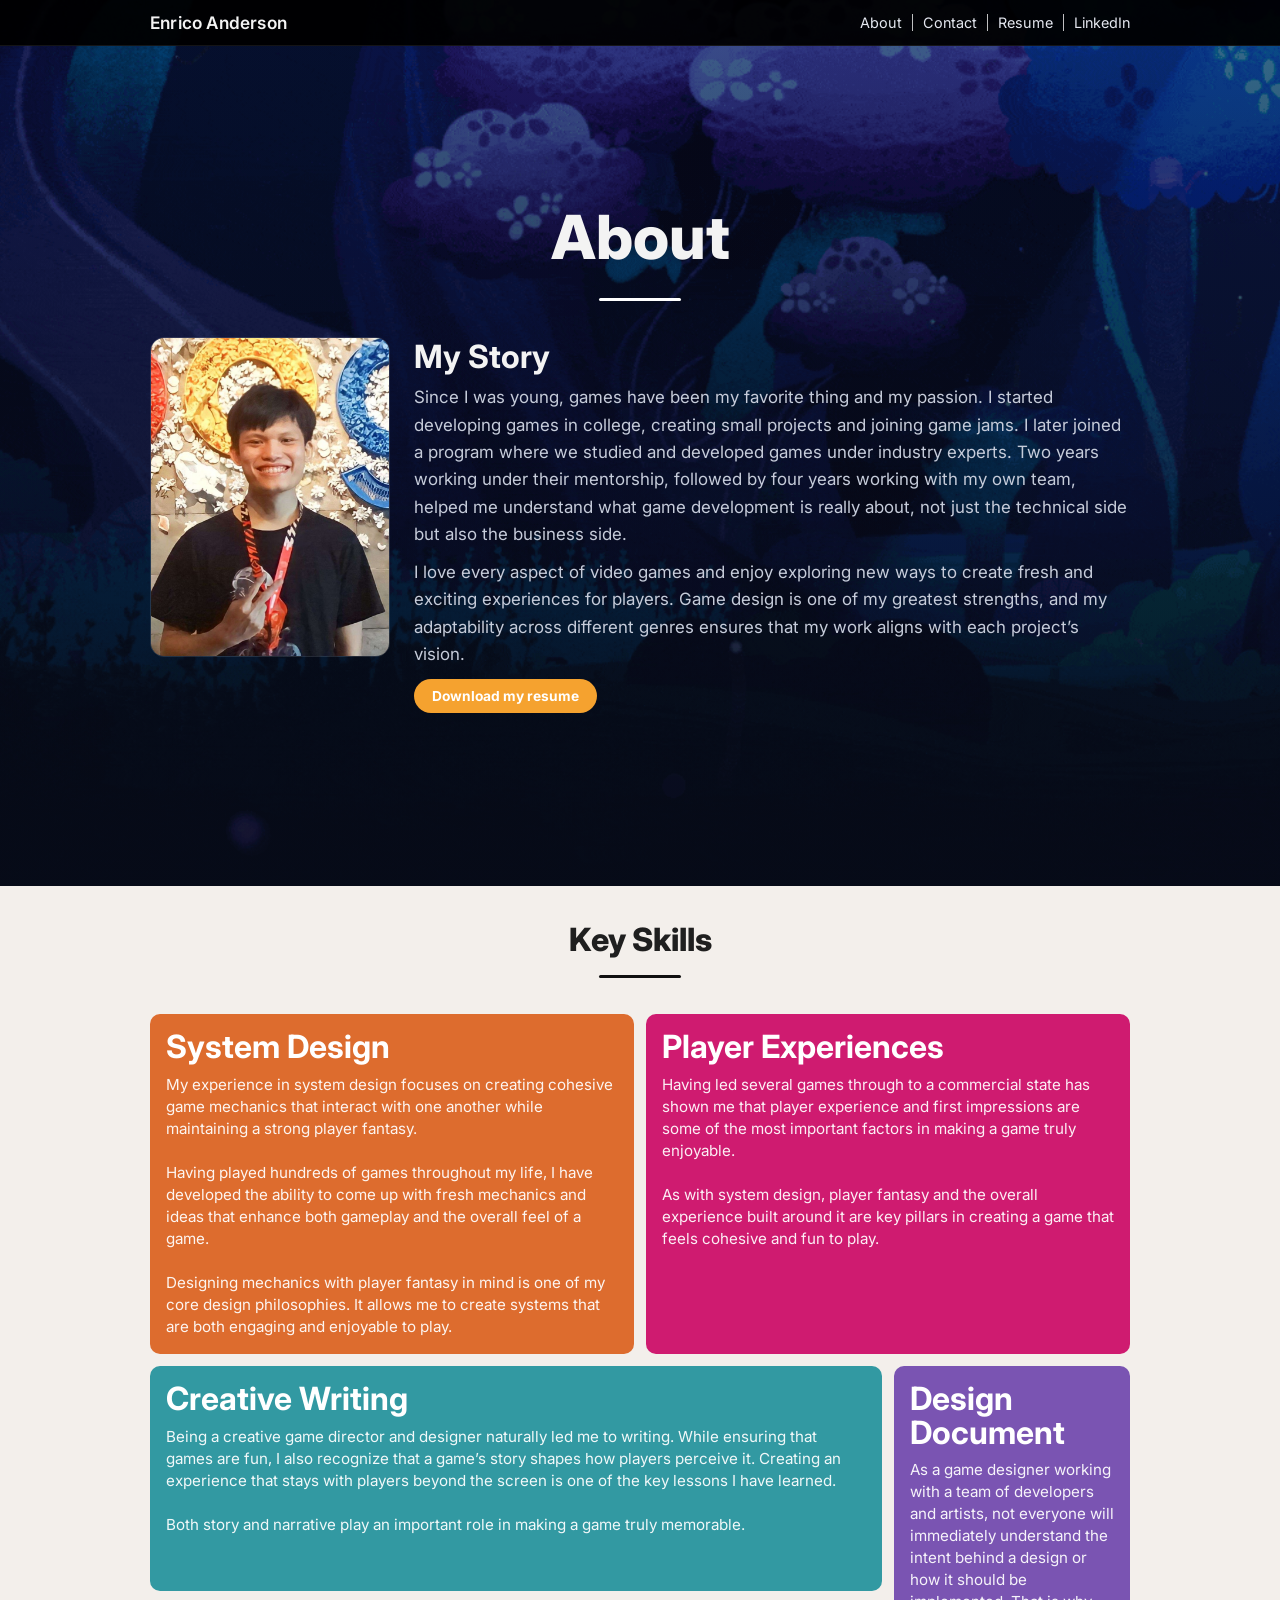
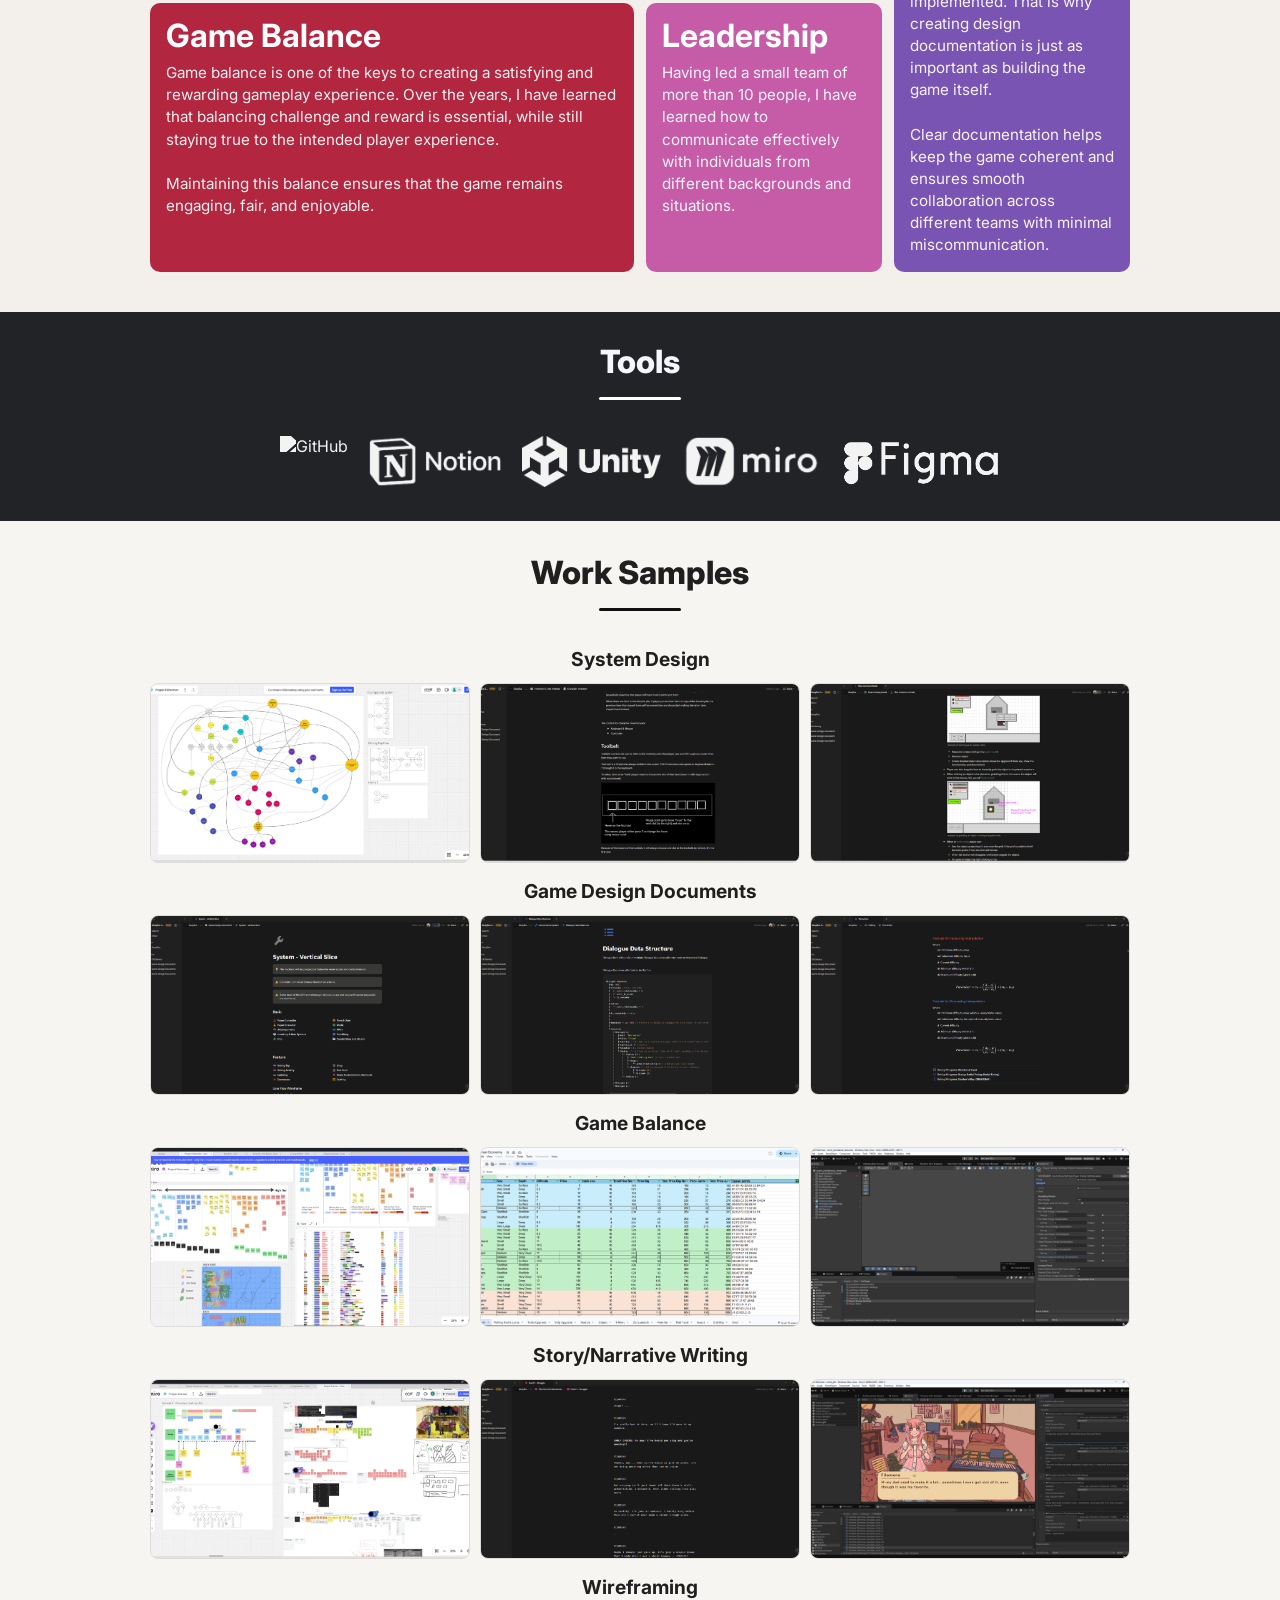
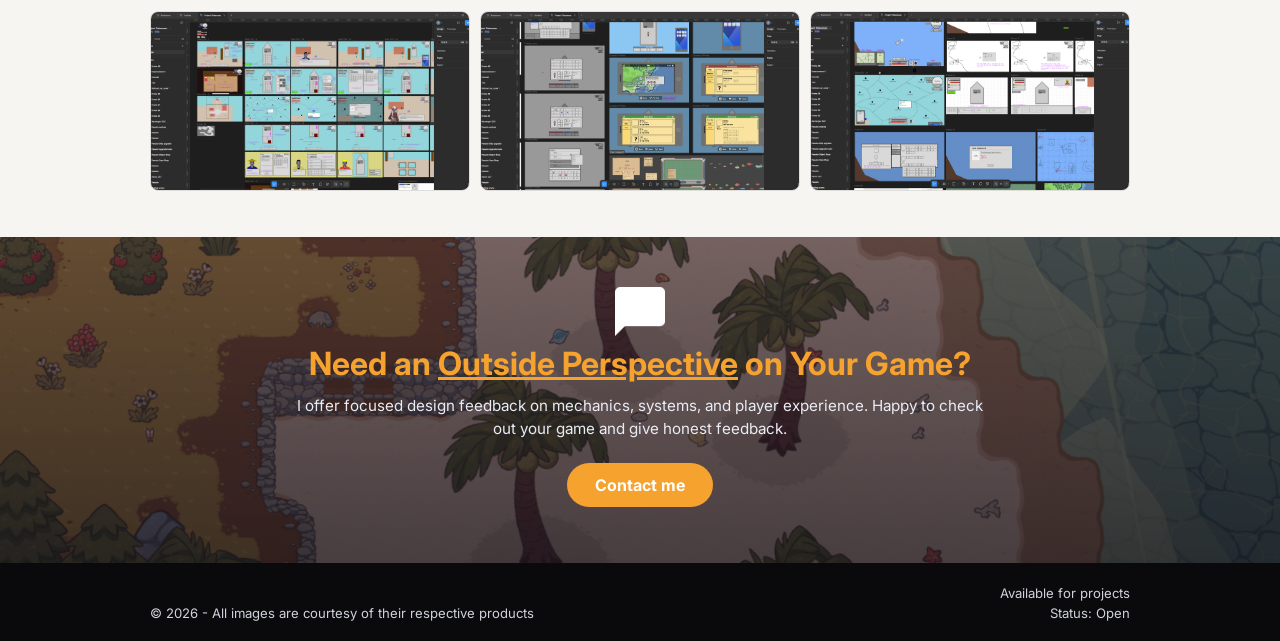
==== about.html @ c15a3f27 "initial commit" ====
<!DOCTYPE html>
<html lang="en">
<head>
  <meta charset="UTF-8">
  <meta name="viewport" content="width=device-width, initial-scale=1.0">
  <title>About - Enrico Anderson</title>
  <link rel="preconnect" href="https://fonts.googleapis.com">
  <link rel="preconnect" href="https://fonts.gstatic.com" crossorigin>
  <link href="https://fonts.googleapis.com/css2?family=Inter:wght@400;500;600;700;800&display=swap" rel="stylesheet">
  <link rel="stylesheet" href="styles.css">
</head>
<body>
  <header class="about-hero">
    <div class="about-bg-shapes" aria-hidden="true">
      <span class="shape shape-one"></span>
      <span class="shape shape-two"></span>
      <span class="shape shape-three"></span>
    </div>
    <div class="hero-overlay"></div>
    <nav class="nav">
      <div class="container nav-inner">
        <a href="index.html" class="brand">Enrico Anderson</a>
        <ul class="nav-links">
          <li><a href="about.html">About</a></li>
          <li><a href="contact.html">Contact</a></li>
          <li><a href="assets/enrico_resume.pdf" download>Resume</a></li>
          <li><a href="https://www.linkedin.com/in/enricoanderson2/">LinkedIn</a></li>
        </ul>
      </div>
    </nav>

    <section class="container about-intro">
      <h1>About</h1>
      <div class="section-divider-white"></div>
      <div class="about-story-card">
        <img src="assets/profile_image.jpg" alt="Enrico portrait">
        <div>
          <h2>My Story</h2>
          <p>
            Since I was young, games have been my favorite thing and my passion. I started developing games in college, creating small projects and joining game jams. I later joined a program where we studied and developed games under industry experts. Two years working under their mentorship, followed by four years working with my own team, helped me understand what game development is really about, not just the technical side but also the business side.
          </p>
          <p>
            I love every aspect of video games and enjoy exploring new ways to create fresh and exciting experiences for players. Game design is one of my greatest strengths, and my adaptability across different genres ensures that my work aligns with each project’s vision.          </p>
          <a class="cta-button about-story-btn" href="assets/enrico_resume.pdf" download>Download my resume</a>
        </div>
      </div>
    </section>
  </header>

  <main>
    <section class="skills-showcase">
      <div class="container">
        <h2>Key Skills</h2>
        <div class="section-divider"></div>
        <div class="skills-grid">
          <article class="skill-card orange skill-system">
            <h3>System Design</h3>
            <p>
              My experience in system design focuses on creating cohesive game mechanics that interact with one another while maintaining a strong player fantasy.
              <br>
              <br>
              Having played hundreds of games throughout my life, I have developed the ability to come up with fresh mechanics and ideas that enhance both gameplay and the overall feel of a game.
              <br>
              <br>
              Designing mechanics with player fantasy in mind is one of my core design philosophies. It allows me to create systems that are both engaging and enjoyable to play.
            </p>
          </article>
          <article class="skill-card magenta skill-player">
            <h3>Player Experiences</h3>
            <p>
              Having led several games through to a commercial state has shown me that player experience and first impressions are some of the most important factors in making a game truly enjoyable.
              <br>
              <br>
              As with system design, player fantasy and the overall experience built around it are key pillars in creating a game that feels cohesive and fun to play.
            </p>
          </article>
          <article class="skill-card teal skill-creative">
            <h3>Creative Writing</h3>
            <p>
              Being a creative game director and designer naturally led me to writing. While ensuring that games are fun, I also recognize that a game’s story shapes how players perceive it. Creating an experience that stays with players beyond the screen is one of the key lessons I have learned.
              <br>
              <br>
              Both story and narrative play an important role in making a game truly memorable.
            </p>
          </article>
          <article class="skill-card purple skill-docs">
            <h3>Design Document</h3>
            <p>
              As a game designer working with a team of developers and artists, not everyone will immediately understand the intent behind a design or how it should be implemented. That is why creating design documentation is just as important as building the game itself.
              <br>
              <br>
              Clear documentation helps keep the game coherent and ensures smooth collaboration across different teams with minimal miscommunication.
            </p>
          </article>
          <article class="skill-card red skill-balance">
            <h3>Game Balance</h3>
            <p>
              Game balance is one of the keys to creating a satisfying and rewarding gameplay experience. Over the years, I have learned that balancing challenge and reward is essential, while still staying true to the intended player experience.
              <br>
              <br>
              Maintaining this balance ensures that the game remains engaging, fair, and enjoyable.
            </p>
          </article>
          <article class="skill-card pink skill-leadership">
            <h3>Leadership</h3>
            <p>
              Having led a small team of more than 10 people, I have learned how to communicate effectively with individuals from different backgrounds and situations.
            </p>
          </article>
        </div>
      </div>
    </section>

    <section class="tools-strip">
      <div class="container">
        <h2>Tools</h2>
        <div class="section-divider-white"></div>
        <div class="tools-icons" aria-label="Tools used">
          <img src="assets/GitHub.png" alt="GitHub">
          <img src="assets/Notion.png" alt="Notion">
          <img src="assets/Unity.png" alt="Unity">
          <img src="assets/Miro.png" alt="Miro">
          <img src="assets/Figma.png" alt="Figma">
        </div>
      </div>
    </section>

    <section class="samples" id="samples">
      <div class="container">
        <h2>Work Samples</h2>
        <div class="section-divider"></div>
        <div class="sample-group">
          <h3>System Design</h3>
          <div class="sample-grid">
            <div class="sample-item">
              <img src="assets/sample-1.png" alt="System design sample 1">
            </div>
            <div class="sample-item">
              <img src="assets/sample-2.png" alt="System design sample 2">
            </div>
            <div class="sample-item">
              <img src="assets/sample-3.png" alt="System design sample 3">
            </div>
          </div>
        </div>
        <div class="sample-group">
          <h3>Game Design Documents</h3>
          <div class="sample-grid">
            <div class="sample-item">
              <img src="assets/sample-4.png" alt="Design document sample 1">
            </div>
            <div class="sample-item">
              <img src="assets/sample-5.png" alt="Design document sample 2">
            </div>
            <div class="sample-item">
              <img src="assets/sample-6.png" alt="Design document sample 3">
            </div>
          </div>
        </div>
        <div class="sample-group">
          <h3>Game Balance</h3>
          <div class="sample-grid">
            <div class="sample-item">
              <img src="assets/sample-7.png" alt="Game balance sample 1">
            </div>
            <div class="sample-item">
              <img src="assets/sample-8.png" alt="Game balance sample 2">
            </div>
            <div class="sample-item">
              <img src="assets/sample-9.png" alt="Game balance sample 3">
            </div>
          </div>
        </div>
        <div class="sample-group">
          <h3>Story/Narrative Writing</h3>
          <div class="sample-grid">
            <div class="sample-item">
              <img src="assets/sample-10.png" alt="Narrative writing sample 1">
            </div>
            <div class="sample-item">
              <img src="assets/sample-11.png" alt="Narrative writing sample 2">
            </div>
            <div class="sample-item">
              <img src="assets/sample-12.png" alt="Narrative writing sample 3">
            </div>
          </div>
        </div>
        <div class="sample-group">
          <h3>Wireframing</h3>
          <div class="sample-grid">
            <div class="sample-item">
              <img src="assets/sample-13.png" alt="Wireframing sample 1">
            </div>
            <div class="sample-item">
              <img src="assets/sample-14.png" alt="Wireframing sample 2">
            </div>
            <div class="sample-item">
              <img src="assets/sample-15.png" alt="Wireframing sample 3">
            </div>
          </div>
        </div>
      </div>
    </section>


    <section class="cta about-cta consultation-bg" id="contact">
      <div class="cta-overlay"></div>
      <div class="container cta-content">
        <img class="cta-icon" src="assets/Chat Icon.png" alt="Design icon">
        <h2>Need an <u>Outside Perspective</u> on Your Game?</h2>
        <p>
          I offer focused design feedback on mechanics, systems, and player experience. Happy to check out your game and give honest feedback.
        </p>
        <a href="contact.html" class="cta-button">Contact me</a>
      </div>
    </section>
    
  </main>

  <footer class="footer">
    <div class="container footer-content">
      <p><br>&copy; 2026 - All images are courtesy of their respective products</p>
      <p align="right">Available for projects<br>Status: Open</p>
    </div>
  </footer>
</body>
</html>
---- styles.css ----
:root {
  --bg-dark: #070b18;
  --bg-mid: #0f1731;
  --bg-light: #f3efeb;
  --accent: #f5a22f;
  --text-light: #f3f3f3;
  --text-muted: #c6ccda;
  --text-dark: #1f1f1f;
  --content-width: 980px;
}

* {
  box-sizing: border-box;
}

html,
body {
  margin: 0;
  padding: 0;
  font-family: "Inter", Arial, sans-serif;
  color: var(--text-dark);
  background: #ffffff;
}

a {
  color: inherit;
  text-decoration: none;
}

.container {
  width: min(var(--content-width), 92vw);
  margin-inline: auto;
}

.hero {
  position: relative;
  background: linear-gradient(180deg, rgba(7, 11, 24, 0.363), rgba(7, 11, 24, 0.637)),
    url("assets/Hero_background_landing.gif") center/cover no-repeat;
  color: var(--text-light);
  min-height: 100vh;
  padding-bottom: 56px;
}

.hero-overlay {
  position: absolute;
  inset: 0;
  background: linear-gradient(180deg, rgba(0, 0, 0, 0.178), rgba(7, 11, 24, 0.7));
}

.nav,
.hero-content {
  position: relative;
  z-index: 1;
}

.nav {
  position: sticky;
  top: 0;
  z-index: 20;
  background: rgba(0, 0, 0, 0.95);
  border-bottom: 1px solid rgba(255, 255, 255, 0.08);
}

.nav-inner {
  display: flex;
  justify-content: space-between;
  align-items: center;
  padding: 12px 0;
  font-size: 14.4px;
}

.brand {
  font-size: 1.2em;
  font-weight: 600;
  letter-spacing: 0.2px;
}

.nav-links {
  list-style: none;
  display: flex;
  gap: 10px;
  margin: 0;
  padding: 0;
  color: #e4e7ef;
}

.nav-links a {
  text-decoration: none;
  border-bottom: 1px solid transparent;
  padding-bottom: 2px;
  transition: border-color 0.2s ease;
}

.nav-links a:hover {
  border-bottom-color: #ffffff;
}

.nav-links li + li {
  border-left: 1px solid rgba(255, 255, 255, 0.75);
  padding-left: 10px;
}

.hero-content {
  display: flex;
  flex-direction: column;
  align-items: center;
  justify-content: center;
  gap: 18px;
  min-height: calc(100vh - 46px);
  padding-top: 8px;
}

.hero-text {
  display: flex;
  flex-direction: column;
  align-items: center;
  text-align: center;
}

.hero-intro {
  font-size: clamp(3rem, 6.8vw, 4.6rem);
  font-weight: 800;
  line-height: 1.05;
  margin: 0 0 10px;
}

.controller {
  display: block;
  width: 74px;
  height: auto;
  margin: 0 0 14px;
}

.hero-text h1 {
  margin: 0;
  font-size: clamp(3.6rem, 8.8vw, 6rem);
  color: var(--accent);
  font-weight: 800;
  line-height: 1;
}

.hero-profile {
  display: grid;
  grid-template-columns: 210px minmax(0, 430px);
  gap: 20px;
  align-items: center;
  justify-content: center;
  max-width: 700px;
  margin-top: 2px;
}

.hero-profile img {
  width: 210px;
  height: 280px;
  aspect-ratio: 1 / 1;
  border-radius: 16px;
  object-fit: cover;
  border: 1px solid rgba(255, 255, 255, 0.15);
}

.hero-profile p {
  margin: 0;
  max-width: 430px;
  font-size: 15.6px;
  line-height: 1.58;
  color: var(--text-muted);
}

.works {
  background: var(--bg-light);
  padding: 46px 0 54px;
}

.works h2 {
  text-align: center;
  margin: 0;
  font-size: 2rem;
  font-weight: 800;
}

.section-divider {
  width: 82px;
  height: 3px;
  border-radius: 999px;
  margin: 12px auto 36px;
  background: #101010;
}

.section-divider-white {
  width: 82px;
  height: 3px;
  border-radius: 999px;
  margin: 12px auto 36px;
  background: #ffffff;
}

.work-card {
  display: grid;
  grid-template-columns: minmax(220px, 480px) 1fr;
  gap: 22px;
  align-items: stretch;
  margin-bottom: 30px;
}

.work-card:last-child {
  margin-bottom: 0;
}

.work-image-link {
  display: block;
  height: 100%;
}

.work-card img {
  width: 100%;
  height: 100%;
  min-height: 280px;
  border-radius: 16px;
  object-fit: cover;
}

.work-content {
  display: flex;
  flex-direction: column;
  justify-content: space-between;
  gap: 8px;
  min-height: 100%;
}

.work-content h3 {
  margin: 0 0 10px;
  font-size: 2rem;
  line-height: 1.1;
}

.work-content p {
  margin: 0 0 10px;
  font-size: 0.95rem;
  line-height: 1.5;
  color: #404040;
}

.badges {
  display: flex;
  flex-wrap: wrap;
  gap: 8px;
  margin-top: 4px;
}

.badge-link {
  display: inline-block;
  border: 1px solid #222;
  border-radius: 999px;
  padding: 4px 10px;
  font-size: 0.78rem;
  font-weight: 600;
  transition: background-color 0.18s ease, color 0.18s ease, border-color 0.18s ease;
}

.badge-link:hover {
  background: #171717;
  color: #ffffff;
  border-color: #171717;
}

.cta {
  position: relative;
  background: linear-gradient(180deg, rgba(0, 0, 0, 0.384), rgba(0, 0, 0, 0.63)),
    url("assets/Need_a_designer_icon.png") center/cover no-repeat;
  color: #fff;
}

.cta-overlay {
  position: absolute;
  inset: 0;
  background: rgba(15, 23, 49, 0.28);
}

.cta-content {
  position: relative;
  z-index: 1;
  text-align: center;
  padding: 54px 0;
}

.cta-icon {
  display: block;
  width: 50px;
  height: auto;
  margin: 0 auto 8px;
}

.cta h2 {
  margin: 0 0 12px;
  font-size: clamp(1.5rem, 4vw, 2.2rem);
  color: var(--accent);
}

.cta p {
  max-width: 640px;
  margin: 0 auto 20px;
  line-height: 1.5;
  font-size: 0.95rem;
  color: #e9ecf5;
}

.cta-button {
  display: inline-block;
  background: var(--accent);
  color: #ffffff;
  font-weight: 700;
  border-radius: 999px;
  padding: 12px 28px;
}

.footer {
  background: #0a0a0c;
  color: #d0d3db;
  padding: 20px 0 18px;
  font-size: 0.82rem;
}

.footer-content {
  display: flex;
  justify-content: space-between;
  gap: 20px;
}

.footer p {
  margin: 0;
  line-height: 1.55;
}

/* About page */
.about-hero {
  position: relative;
  overflow: visible;
  background: linear-gradient(180deg, rgba(7, 11, 24, 0.35), rgba(7, 11, 24, 0.7)),
    url("assets/Hero_background_about.gif") center/cover no-repeat;
  color: var(--text-light);
  min-height: 92vh;
  padding-bottom: 58px;
}

.about-bg-shapes {
  display: none;
}

.about-intro {
  position: relative;
  z-index: 1;
  min-height: calc(92vh - 46px);
  display: flex;
  flex-direction: column;
  justify-content: center;
  padding: 80px 0 34px;
}

.about-intro h1 {
  margin: 0 0 18px;
  text-align: center;
  font-size: clamp(2.4rem, 5.5vw, 3.8rem);
  line-height: 1;
  font-weight: 800;
  color: var(--text-light);
}

.about-story-card {
  background: transparent;
  border: 0;
  border-radius: 0;
  padding: 0;
  display: grid;
  grid-template-columns: 240px minmax(0, 1fr);
  gap: 24px;
  align-items: start;
  justify-content: start;
  width: 100%;
  margin: 0 auto;
}

.about-story-card img {
  width: 240px;
  height: 320px;
  border-radius: 14px;
  border: 1px solid rgba(255, 255, 255, 0.12);
  object-fit: cover;
  justify-self: center;
}

.about-story-card h2 {
  margin: 0 0 8px;
  font-size: 2rem;
}

.about-story-card p {
  margin: 0 0 10px;
  color: var(--text-muted);
  line-height: 1.62;
  font-size: 1.06rem;
  max-width: 100%;
}

.about-story-btn {
  padding: 9px 18px;
  font-size: 0.86rem;
}

.skills-showcase {
  background: var(--bg-light);
  padding: 34px 0 40px;
}

.skills-showcase h2,
.samples h2,
.tools-strip h2 {
  text-align: center;
  margin: 0 0 16px;
  font-size: 2rem;
  font-weight: 800;
}

.skills-grid {
  display: grid;
  grid-template-columns: repeat(4, minmax(0, 1fr));
  grid-template-areas:
    "system system player player"
    "creative creative creative docs"
    "balance balance leadership docs";
  grid-auto-rows: minmax(120px, auto);
  gap: 12px;
}

.skill-card {
  color: #fff;
  border-radius: 10px;
  padding: 16px 16px;
  min-height: 120px;
}

.skill-card h3 {
  margin: 0 0 10px;
  font-size: 2rem;
  line-height: 1.05;
}

.skill-card p {
  margin: 0 0 8px;
  font-size: 0.95rem;
  line-height: 1.45;
  color: rgba(255, 255, 255, 0.93);
}

.skill-card p:last-child {
  margin-bottom: 0;
}

.skill-system { grid-area: system; min-height: 230px; }
.skill-player { grid-area: player; min-height: 230px; }
.skill-creative { grid-area: creative; min-height: 150px; }
.skill-docs { grid-area: docs; min-height: 310px; }
.skill-balance { grid-area: balance; min-height: 150px; }
.skill-leadership { grid-area: leadership; min-height: 150px; }

.skill-card.orange { background: #dd6c2e; }
.skill-card.magenta { background: #cf1b70; }
.skill-card.teal { background: #3299a2; }
.skill-card.purple { background: #7a54b2; }
.skill-card.red { background: #b2263f; }
.skill-card.pink { background: #c65ca7; }

.tools-strip {
  background: #222327;
  color: #f4f6fb;
  padding: 30px 0 34px;
  text-align: center;
}

.tools-strip p {
  margin: 0;
  letter-spacing: 0.5px;
  color: #d7dce8;
}

.tools-icons {
  display: flex;
  justify-content: center;
  align-items: center;
  width: 100%;
  gap: 20px;
  flex-wrap: wrap;
}

.tools-icons img {
  height: clamp(34px, 4vw, 54px);
  max-width: 18vw;
  width: auto;
  object-fit: contain;
  filter: brightness(0) invert(1);
  opacity: 0.95;
}

.sample-item {
  position: relative;
}

.sample-item img {
  transition: transform 0.25s ease, box-shadow 0.25s ease;
}

.sample-item:hover {
  z-index: 10;
}

.sample-item:hover img {
  transform: scale(2.5);
  box-shadow: 0 20px 40px rgba(0,0,0,0.4);
}

.about-cta .cta-content {
  max-width: 900px;
  padding: 50px 0 56px;
}

.about-cta h2 {
  font-size: clamp(1.4rem, 3.4vw, 2rem);
  margin-bottom: 12px;
}

.about-cta p {
  max-width: 700px;
  margin-bottom: 22px;
}

.consultation-bg {
  background: linear-gradient(180deg, rgba(0, 0, 0, 0.384), rgba(0, 0, 0, 0.63)),
    url("assets/consultation.png") center/cover no-repeat;
}

.samples {
  background: #f7f5f2;
  padding: 32px 0 42px;
}

.sample-group {
  margin-top: 12px;
}

.sample-group h3 {
  text-align: center;
  margin: 0 0 12px;
  font-size: 1.2rem;
}

.sample-grid {
  display: grid;
  grid-template-columns: repeat(3, minmax(0, 1fr));
  gap: 10px;
}

.sample-grid img {
  width: 100%;
  aspect-ratio: 16 / 9;
  object-fit: cover;
  border-radius: 8px;
  border: 1px solid rgba(16, 16, 16, 0.1);
}

/* Contact page */
.contact-hero {
  position: relative;
  background: linear-gradient(180deg, rgba(7, 11, 24, 0.35), rgba(7, 11, 24, 0.7)),
    url("assets/Hero_background_contact.gif") center/cover no-repeat;
  color: var(--text-light);
  height: 100vh;
  padding-bottom: 0;
  display: flex;
  flex-direction: column;
}

.contact-hero .nav {
  position: relative;
  z-index: 20;
}

.contact-content {
  position: relative;
  z-index: 1;
  flex: 1;
  display: flex;
  flex-direction: column;
  justify-content: center;
  align-items: center;
  padding: 40px 0 20px;
  text-align: center;
}

.contact-content h1 {
  margin: 0 0 12px;
  font-size: clamp(2.8rem, 6vw, 4rem);
  line-height: 1;
  font-weight: 800;
  color: var(--text-light);
}

.contact-tagline {
  margin: 0 0 32px;
  font-size: clamp(1.1rem, 2.5vw, 1.6rem);
  color: var(--text-light);
  font-weight: 400;
}

.contact-tagline .highlight {
  color: var(--accent);
  font-weight: 600;
}

.contact-info {
  display: flex;
  flex-direction: column;
  gap: 22px;
  align-items: flex-start;
  max-width: 520px;
  width: 100%;
  padding-left: 0;
}

.contact-item {
  display: flex;
  align-items: center;
  gap: 20px;
  font-size: clamp(0.95rem, 2vw, 1.25rem);
  color: var(--text-light);
  width: 100%;
}

.contact-icon {
  width: 40px;
  height: 40px;
  object-fit: contain;
  filter: brightness(0) invert(1);
  flex-shrink: 0;
}

.contact-footer {
  position: relative;
  z-index: 1;
  margin-top: auto;
}

@media (max-width: 960px) {
  .hero-content {
    min-height: calc(100vh - 58px);
    gap: 18px;
  }

  .work-content h3 {
    font-size: 1.7rem;
  }

  .skills-grid {
    grid-template-columns: repeat(2, minmax(0, 1fr));
    grid-template-areas:
      "system player"
      "creative creative"
      "balance docs"
      "leadership docs";
  }

  .skill-card h3 {
    font-size: 1.7rem;
  }
}

@media (max-width: 720px) {
  .nav-inner {
    flex-direction: column;
    gap: 12px;
    align-items: flex-start;
    padding: 10px 0;
  }

  .nav-links li + li {
    border-left: 0;
    padding-left: 0;
  }

  .nav-links {
    flex-wrap: wrap;
    gap: 12px;
  }

  .hero {
    padding-bottom: 40px;
  }

  .hero-content {
    min-height: calc(100vh - 94px);
  }

  .hero-profile {
    grid-template-columns: 1fr;
  }

  .about-story-card {
    grid-template-columns: 1fr;
    justify-items: center;
    gap: 14px;
  }

  .about-story-card img {
    width: 170px;
    height: 230px;
  }

  .work-card {
    grid-template-columns: 1fr;
    gap: 14px;
  }

  .work-card img {
    height: auto;
    min-height: 0;
    aspect-ratio: 16 / 9;
  }

  .works {
    padding: 36px 0 44px;
  }

  .works h2 {
    font-size: 1.7rem;
  }

  .work-content h3 {
    font-size: 1.4rem;
  }

  .skills-grid,
  .sample-grid {
    grid-template-columns: 1fr;
  }

  .skills-grid {
    grid-template-areas:
      "system"
      "player"
      "creative"
      "docs"
      "balance"
      "leadership";
    gap: 10px;
  }

  .skill-card {
    min-height: 0;
  }

  .skill-card h3 {
    font-size: 1.45rem;
  }

  .tools-icons {
    gap: 12px;
  }

  .tools-icons img {
    height: clamp(28px, 7vw, 36px);
    max-width: 28vw;
  }

  .footer-content {
    flex-direction: column;
  }

  .contact-hero {
    height: 100vh;
  }

  .contact-content {
    padding: 30px 0 15px;
  }

  .contact-info {
    gap: 18px;
    padding-left: 0;
  }

  .contact-item {
    gap: 15px;
    font-size: 0.9rem;
  }

  .contact-icon {
    width: 34px;
    height: 34px;
  }
}
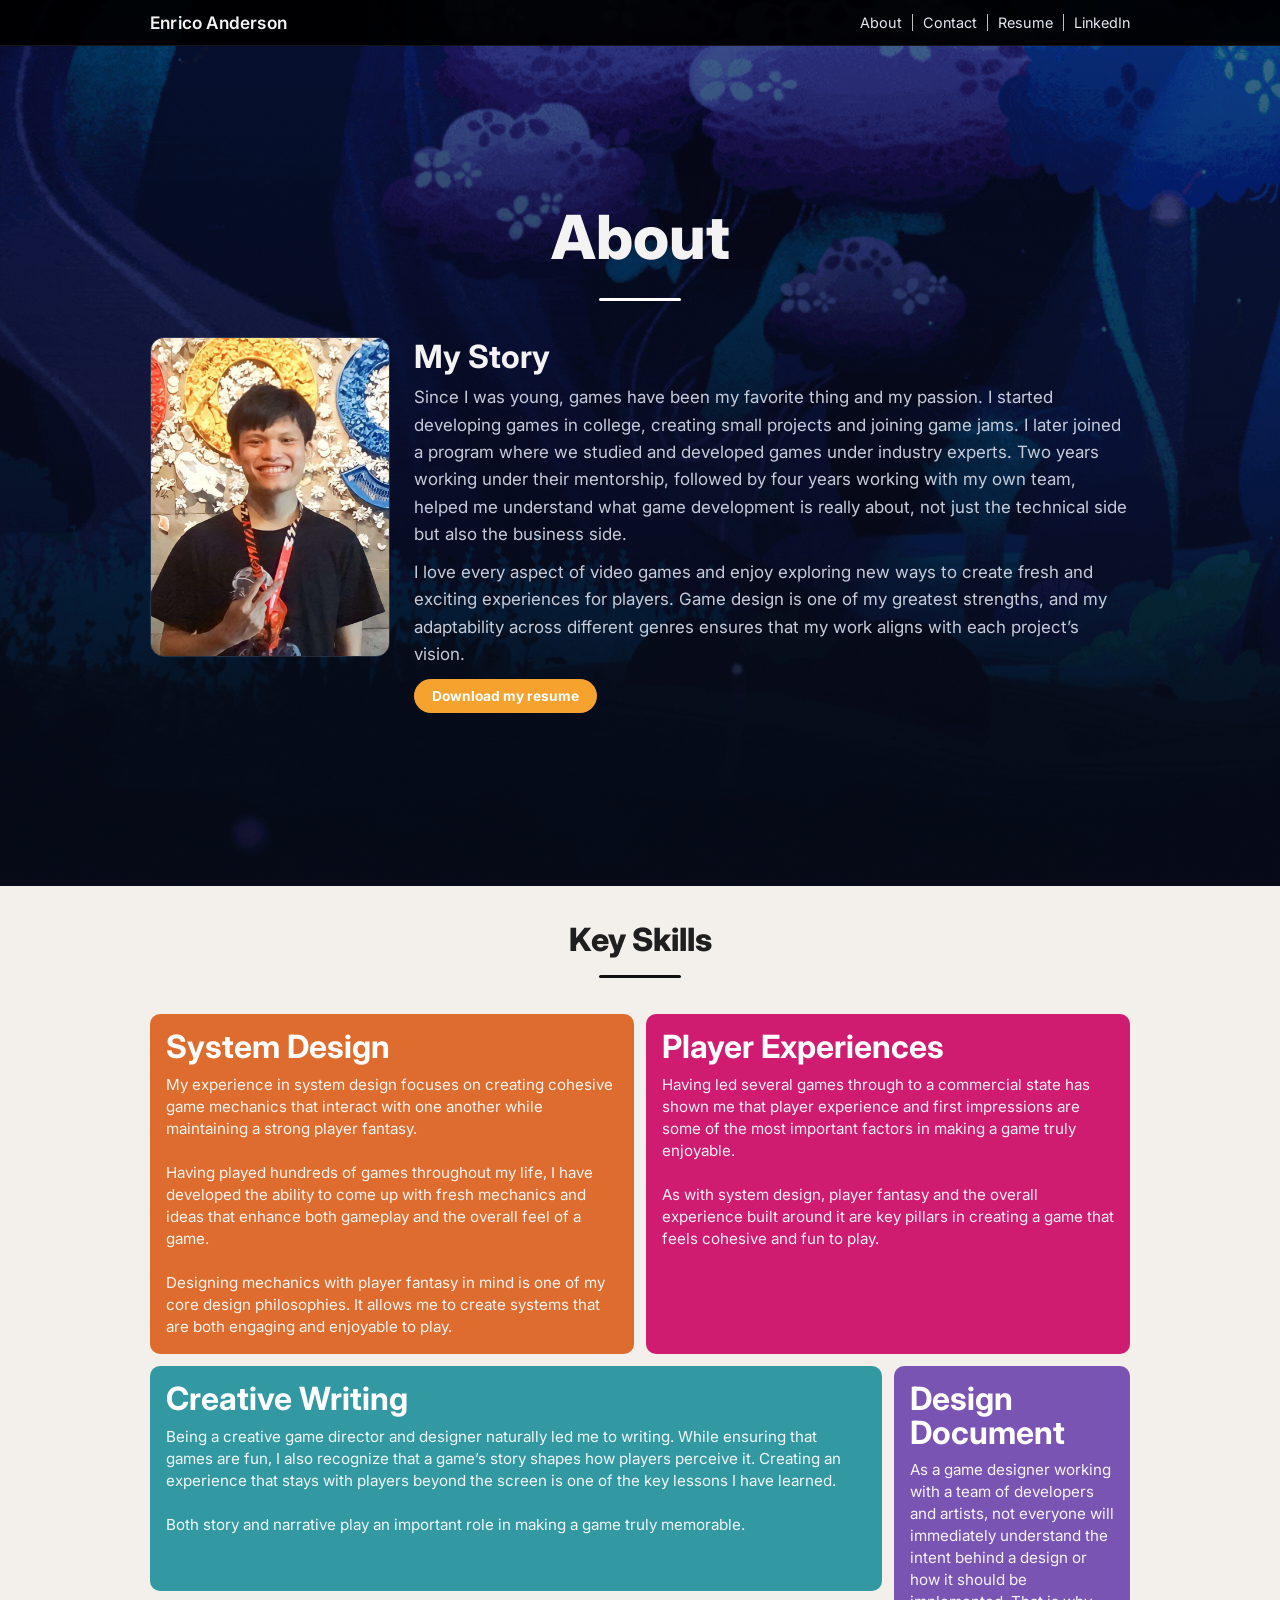
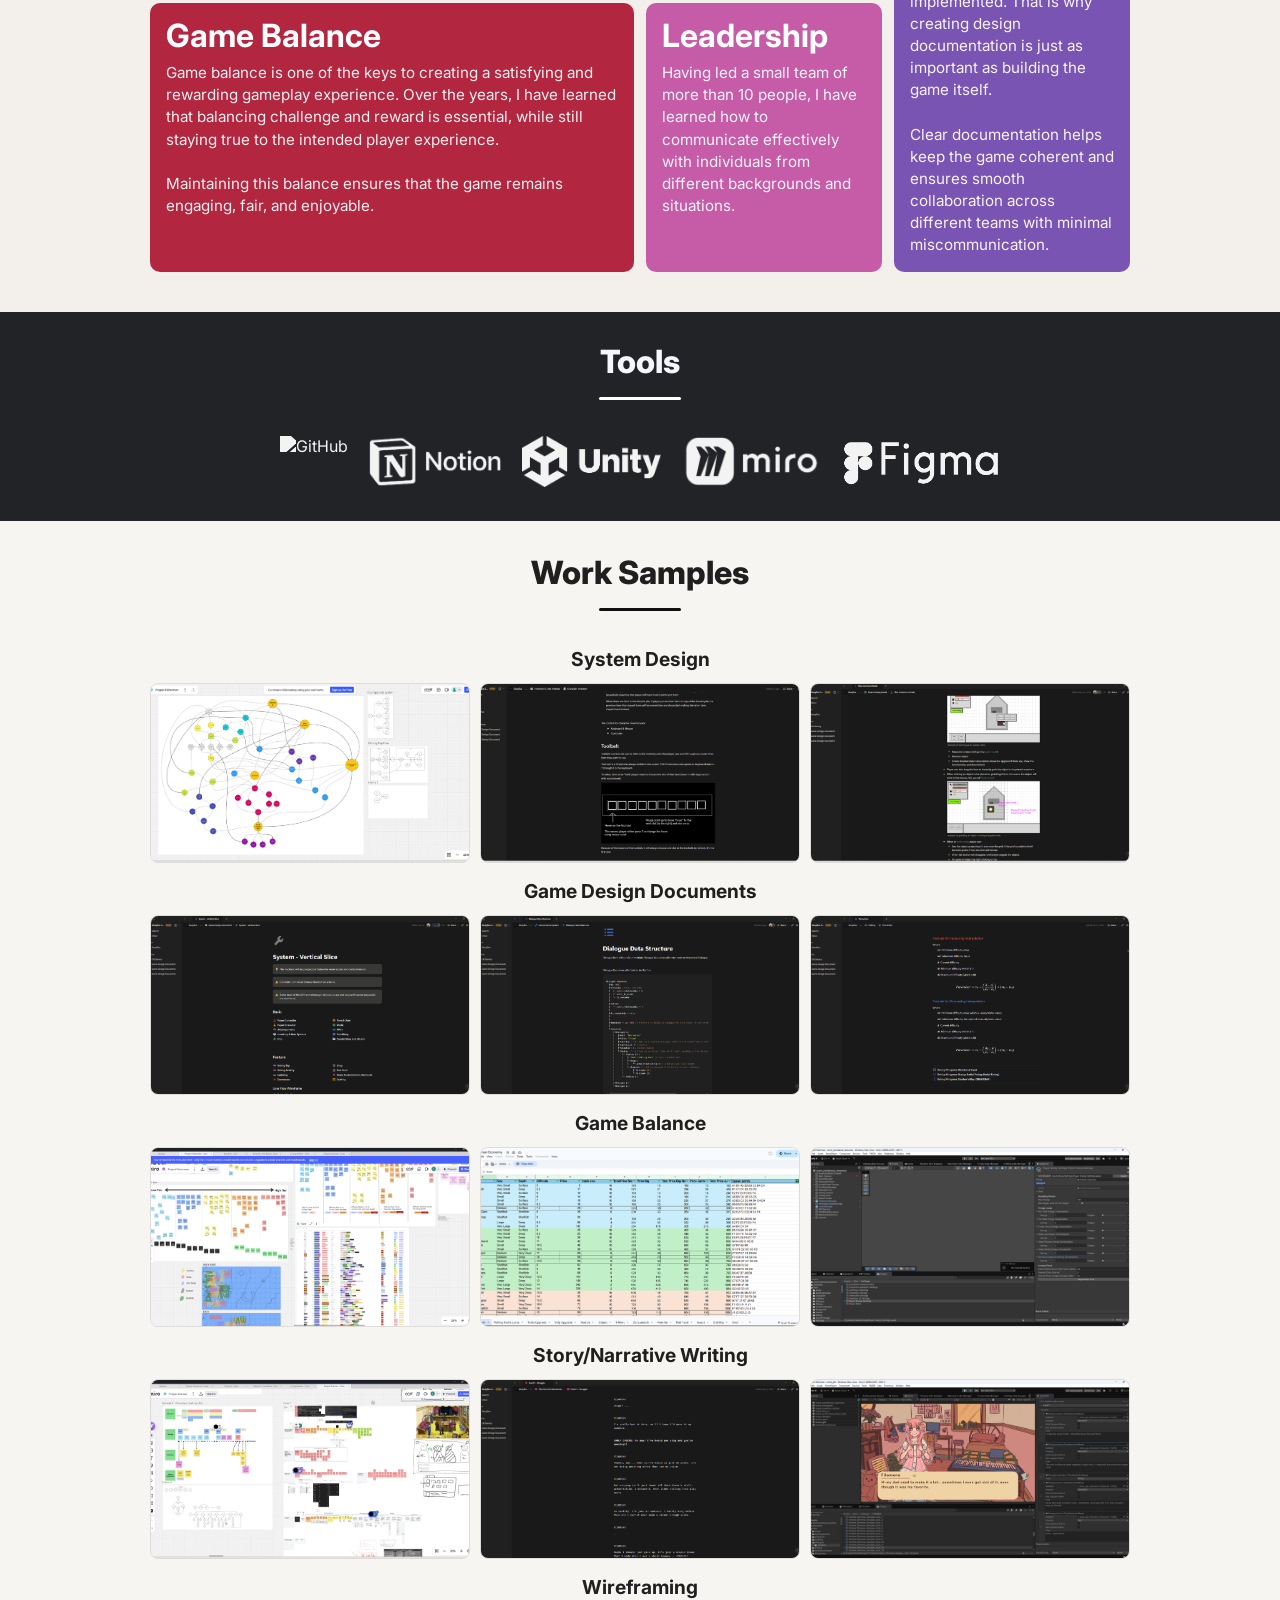
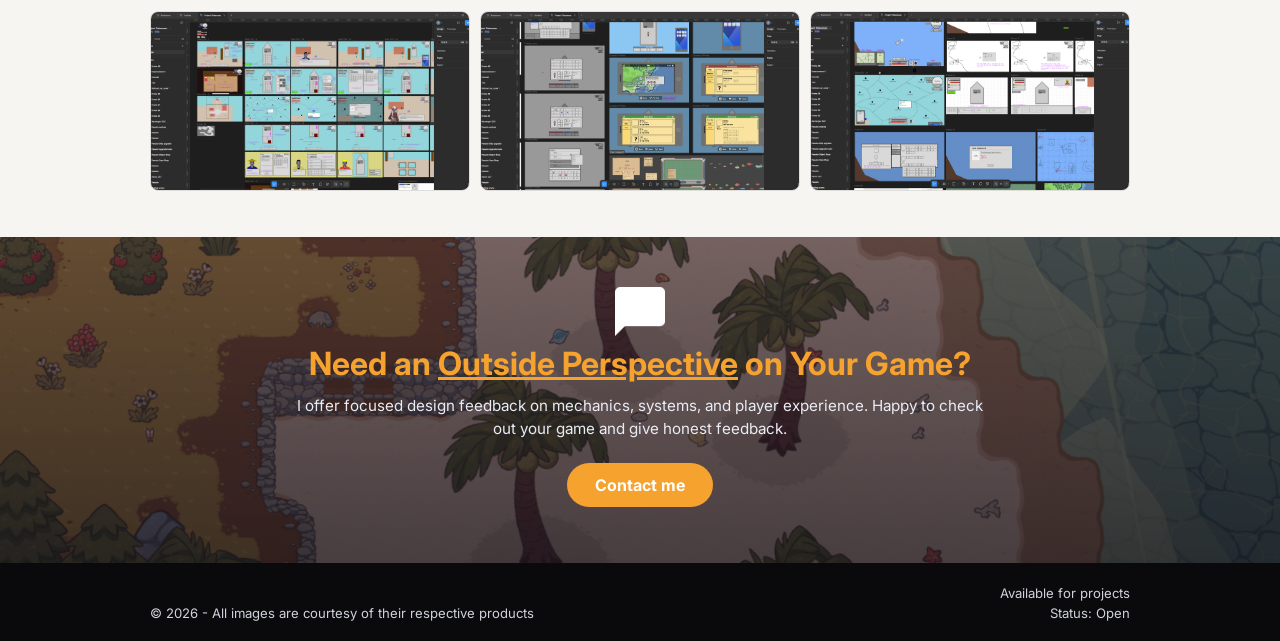
==== commit a6e04ce3: "shorten all url" ====
--- a/about.html
+++ b/about.html
@@ -19,10 +19,10 @@
     <div class="hero-overlay"></div>
     <nav class="nav">
       <div class="container nav-inner">
-        <a href="index.html" class="brand">Enrico Anderson</a>
+        <a href="./" class="brand">Enrico Anderson</a>
         <ul class="nav-links">
-          <li><a href="about.html">About</a></li>
-          <li><a href="contact.html">Contact</a></li>
+          <li><a href="./about">About</a></li>
+          <li><a href="./contact">Contact</a></li>
           <li><a href="assets/enrico_resume.pdf" download>Resume</a></li>
           <li><a href="https://www.linkedin.com/in/enricoanderson2/">LinkedIn</a></li>
         </ul>
@@ -211,7 +211,7 @@
         <p>
           I offer focused design feedback on mechanics, systems, and player experience. Happy to check out your game and give honest feedback.
         </p>
-        <a href="contact.html" class="cta-button">Contact me</a>
+        <a href="./contact" class="cta-button">Contact me</a>
       </div>
     </section>
     
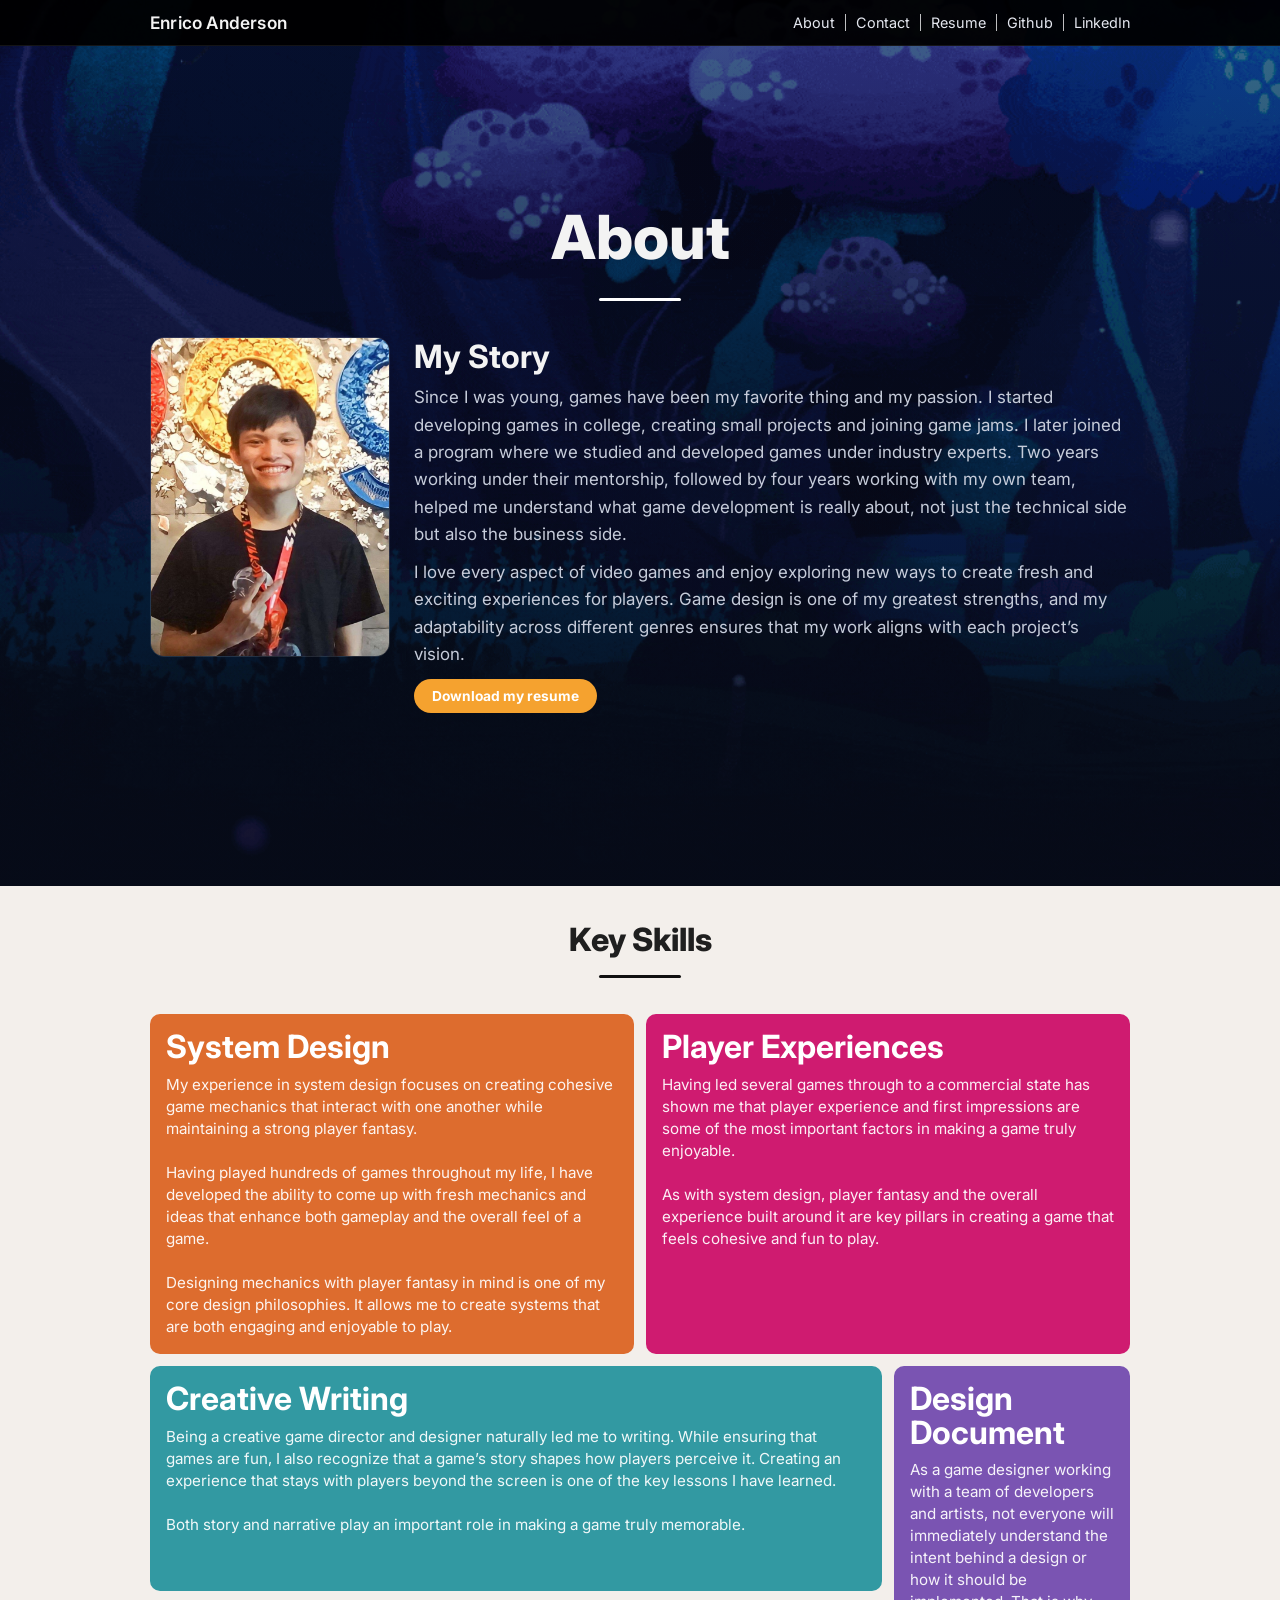
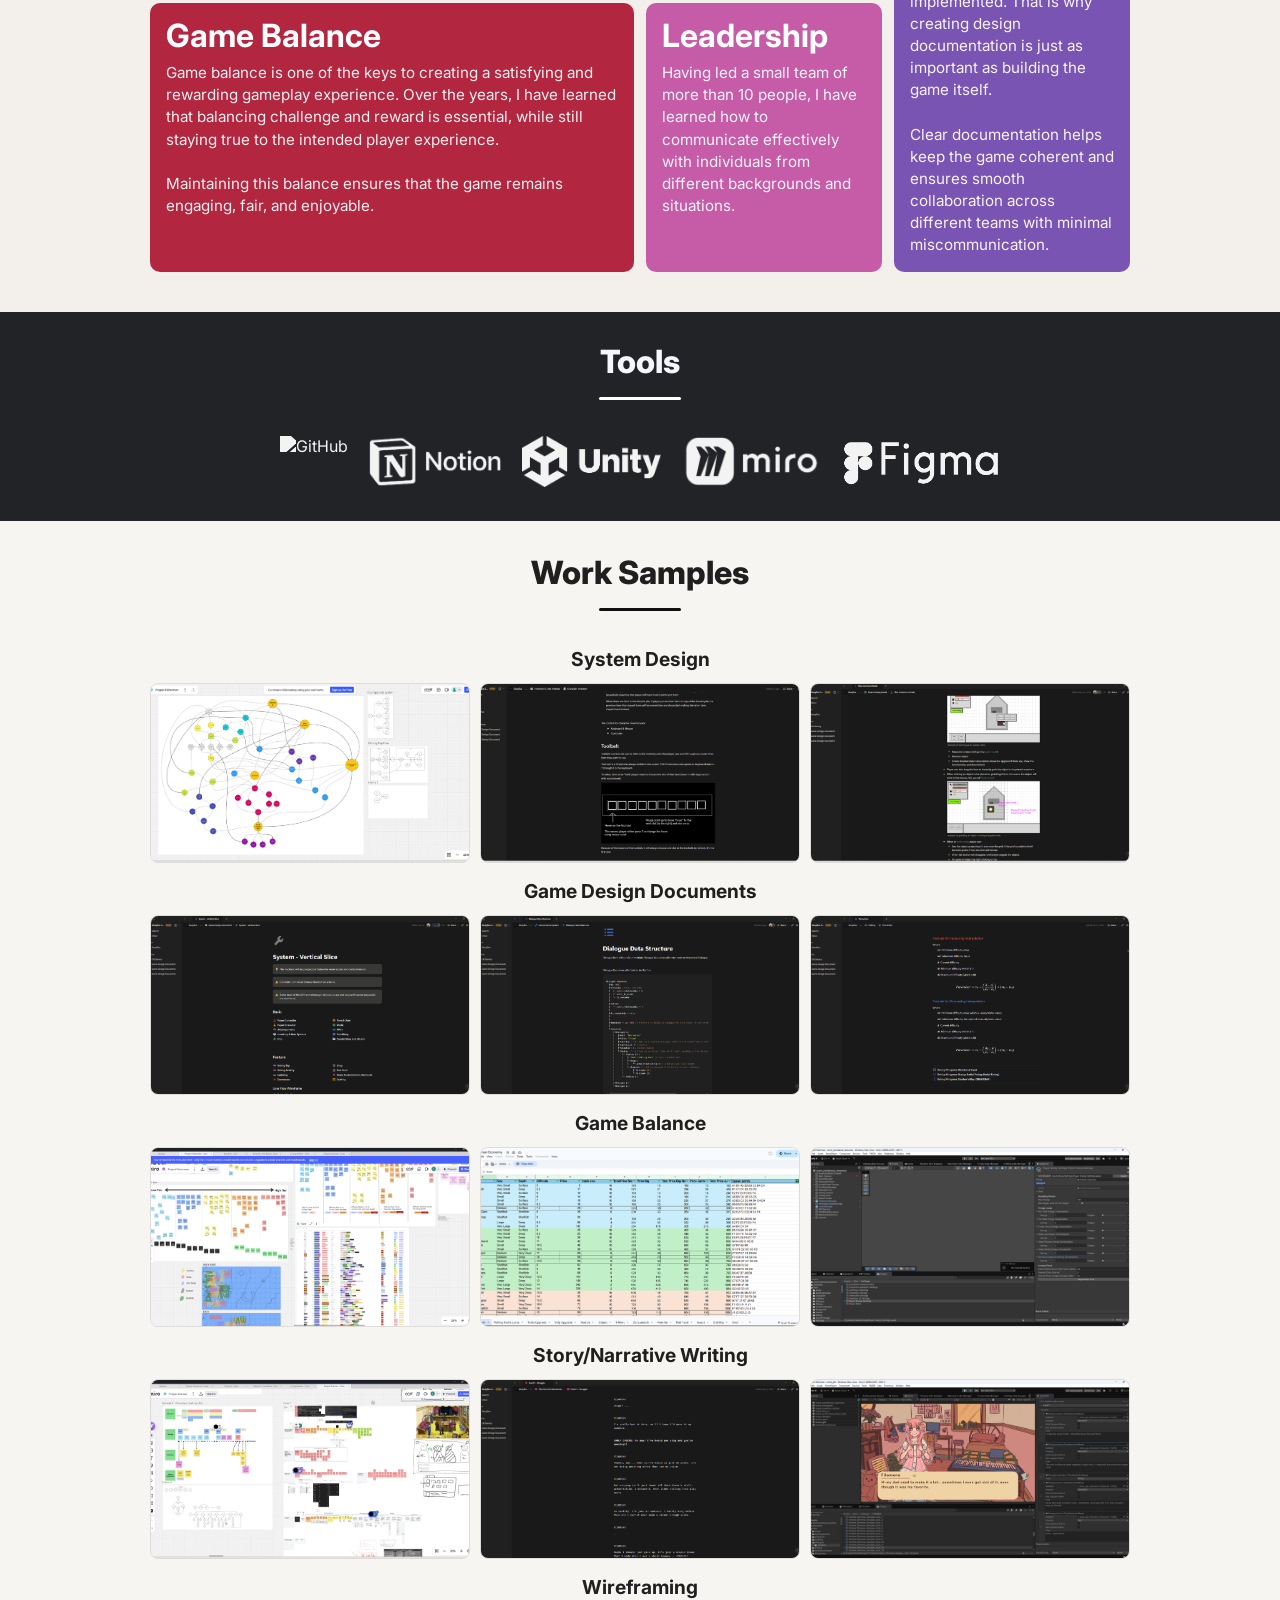
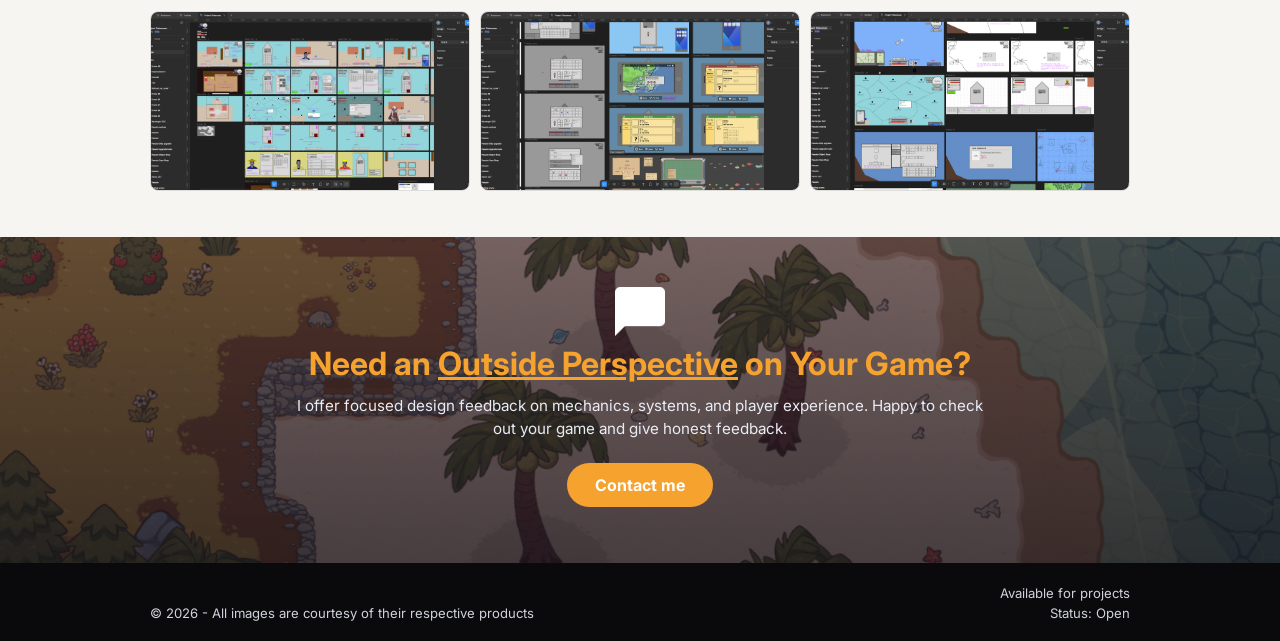
==== commit da88fba0: "add github link" ====
--- a/about.html
+++ b/about.html
@@ -24,6 +24,7 @@
           <li><a href="./about">About</a></li>
           <li><a href="./contact">Contact</a></li>
           <li><a href="assets/enrico_resume.pdf" download>Resume</a></li>
+          <li><a href="https://github.com/EnricoAnderson">Github</a></li>
           <li><a href="https://www.linkedin.com/in/enricoanderson2/">LinkedIn</a></li>
         </ul>
       </div>
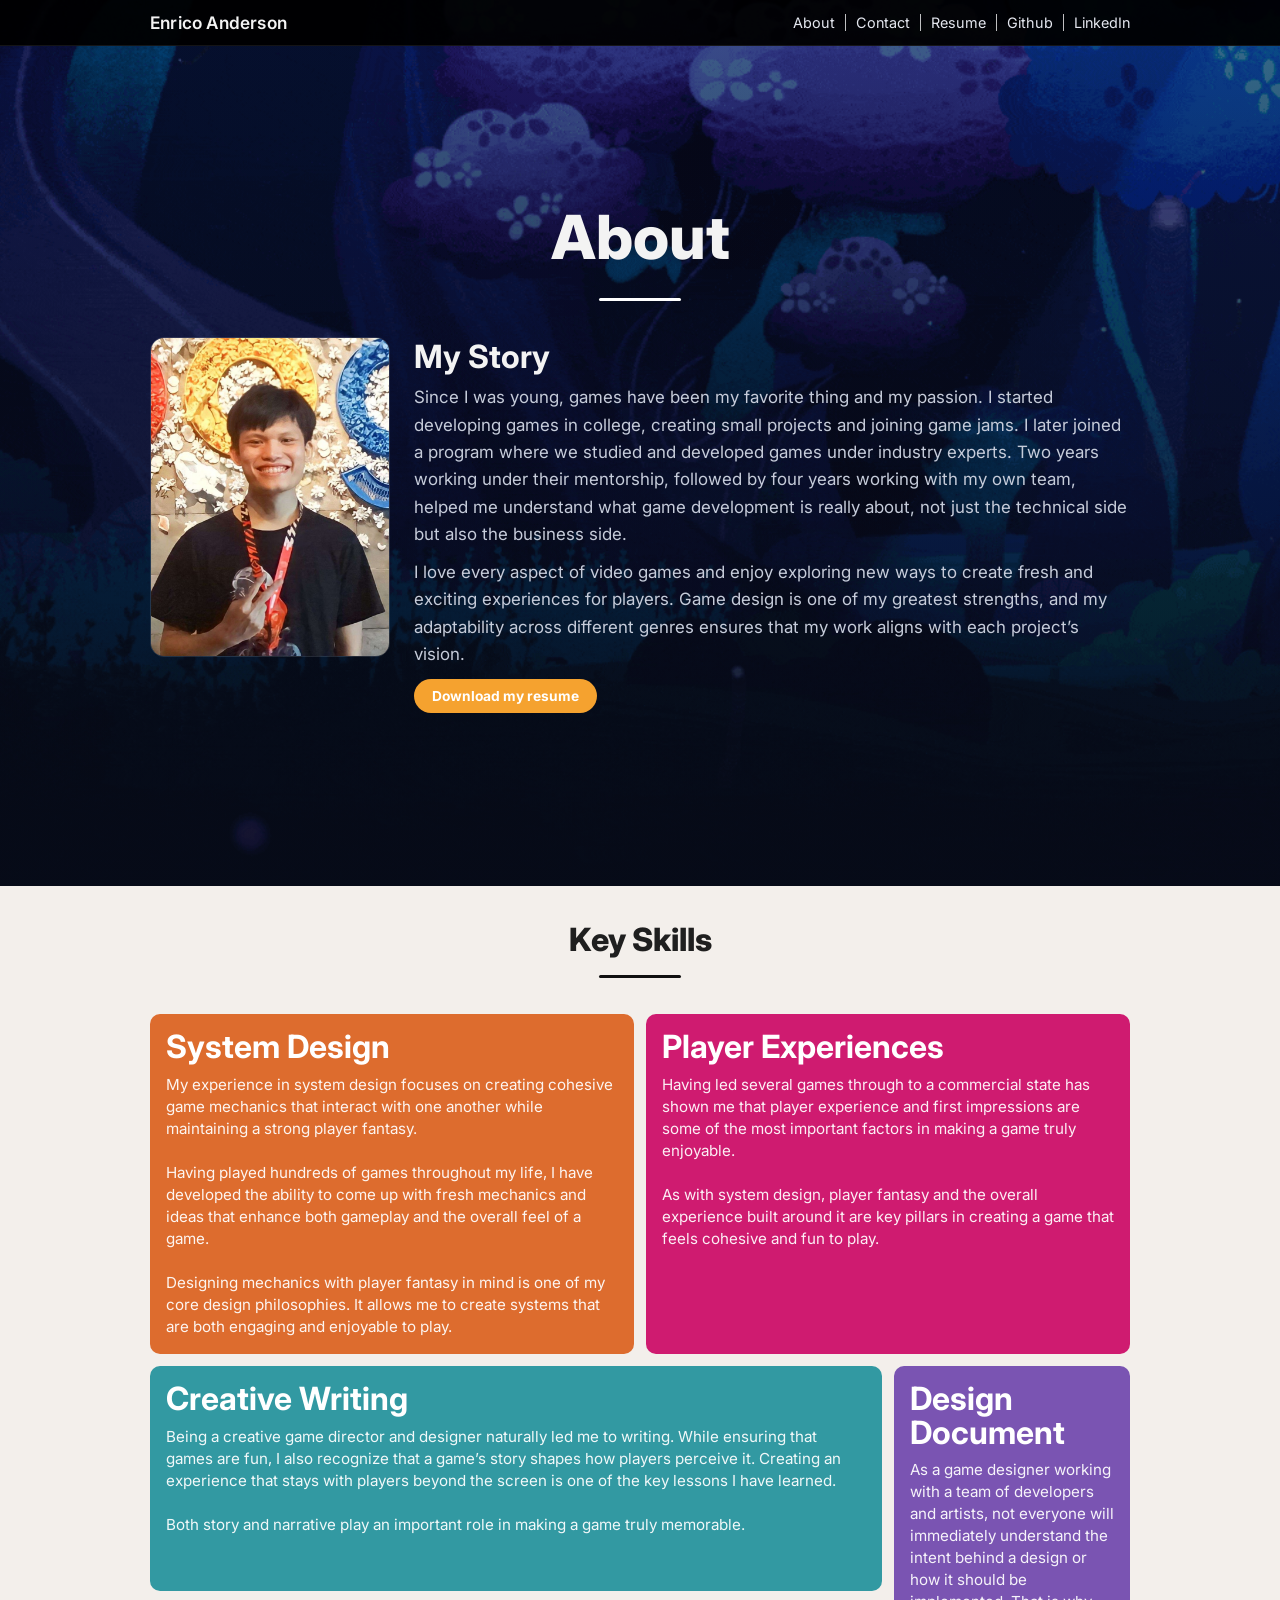
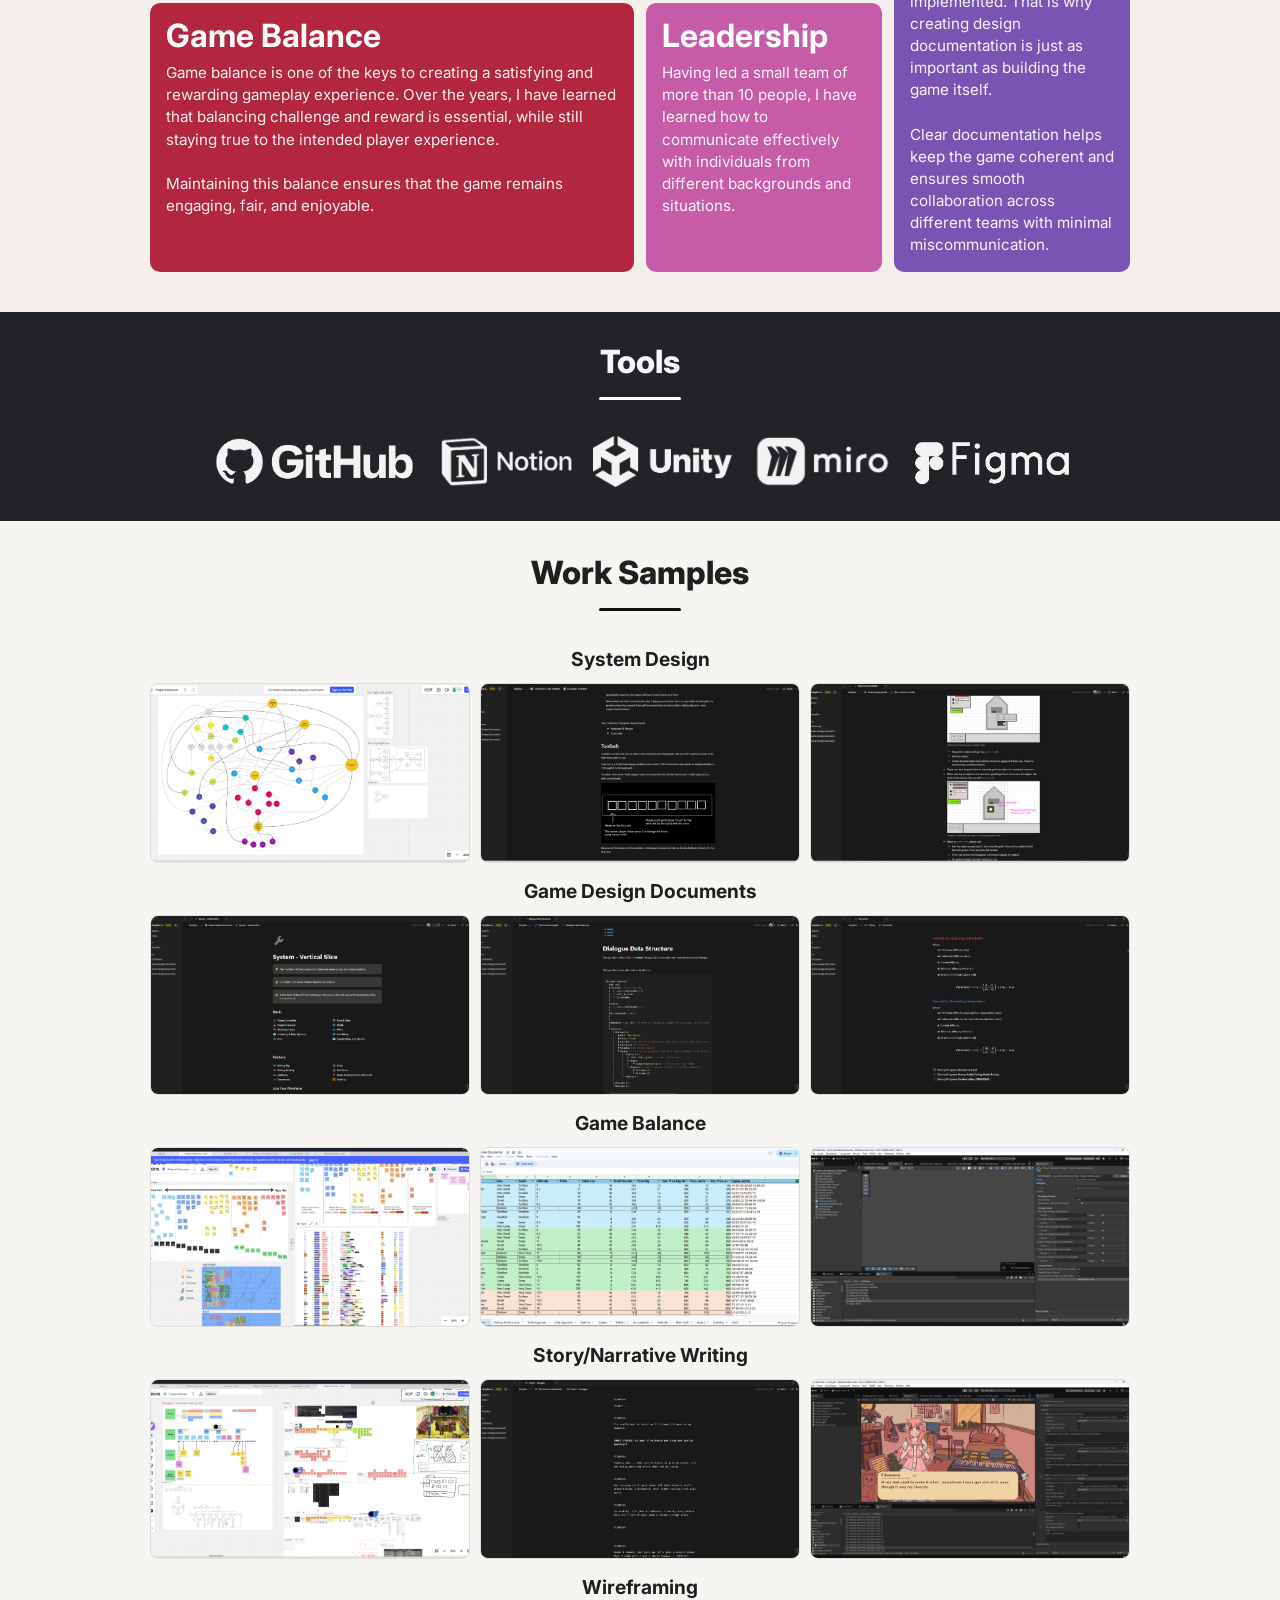
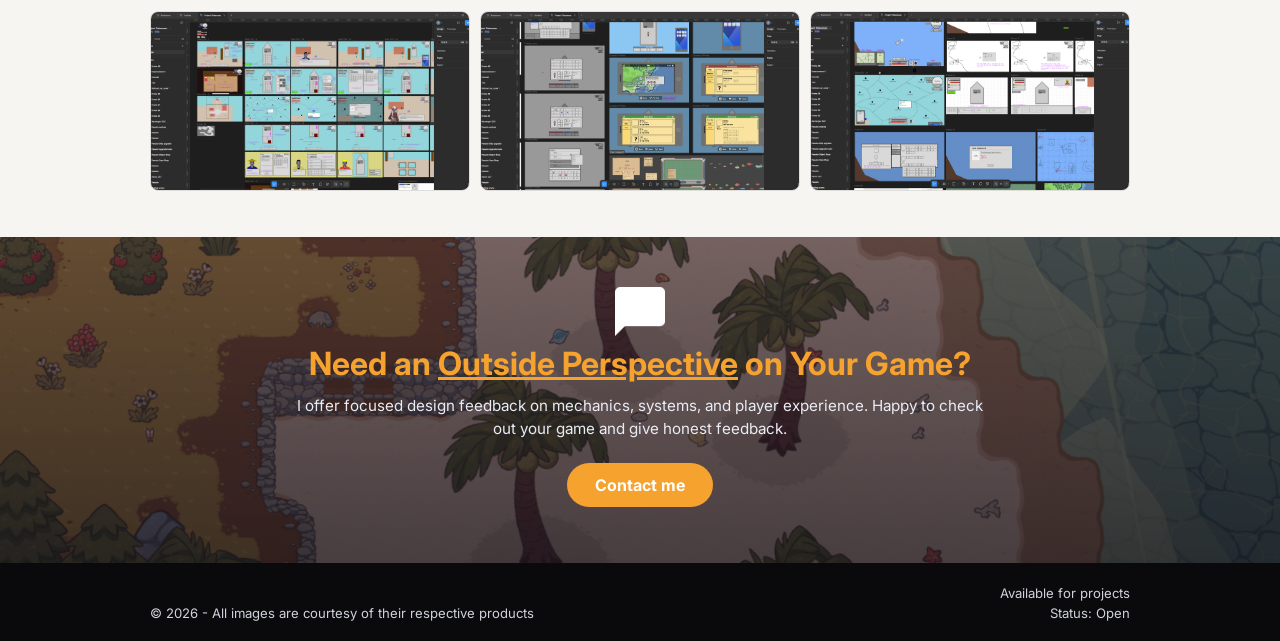
==== commit cb79238b: "fix github icon on about" ====
--- a/about.html
+++ b/about.html
@@ -117,7 +117,7 @@
         <h2>Tools</h2>
         <div class="section-divider-white"></div>
         <div class="tools-icons" aria-label="Tools used">
-          <img src="assets/GitHub.png" alt="GitHub">
+          <img src="assets/Github.png" alt="GitHub">
           <img src="assets/Notion.png" alt="Notion">
           <img src="assets/Unity.png" alt="Unity">
           <img src="assets/Miro.png" alt="Miro">
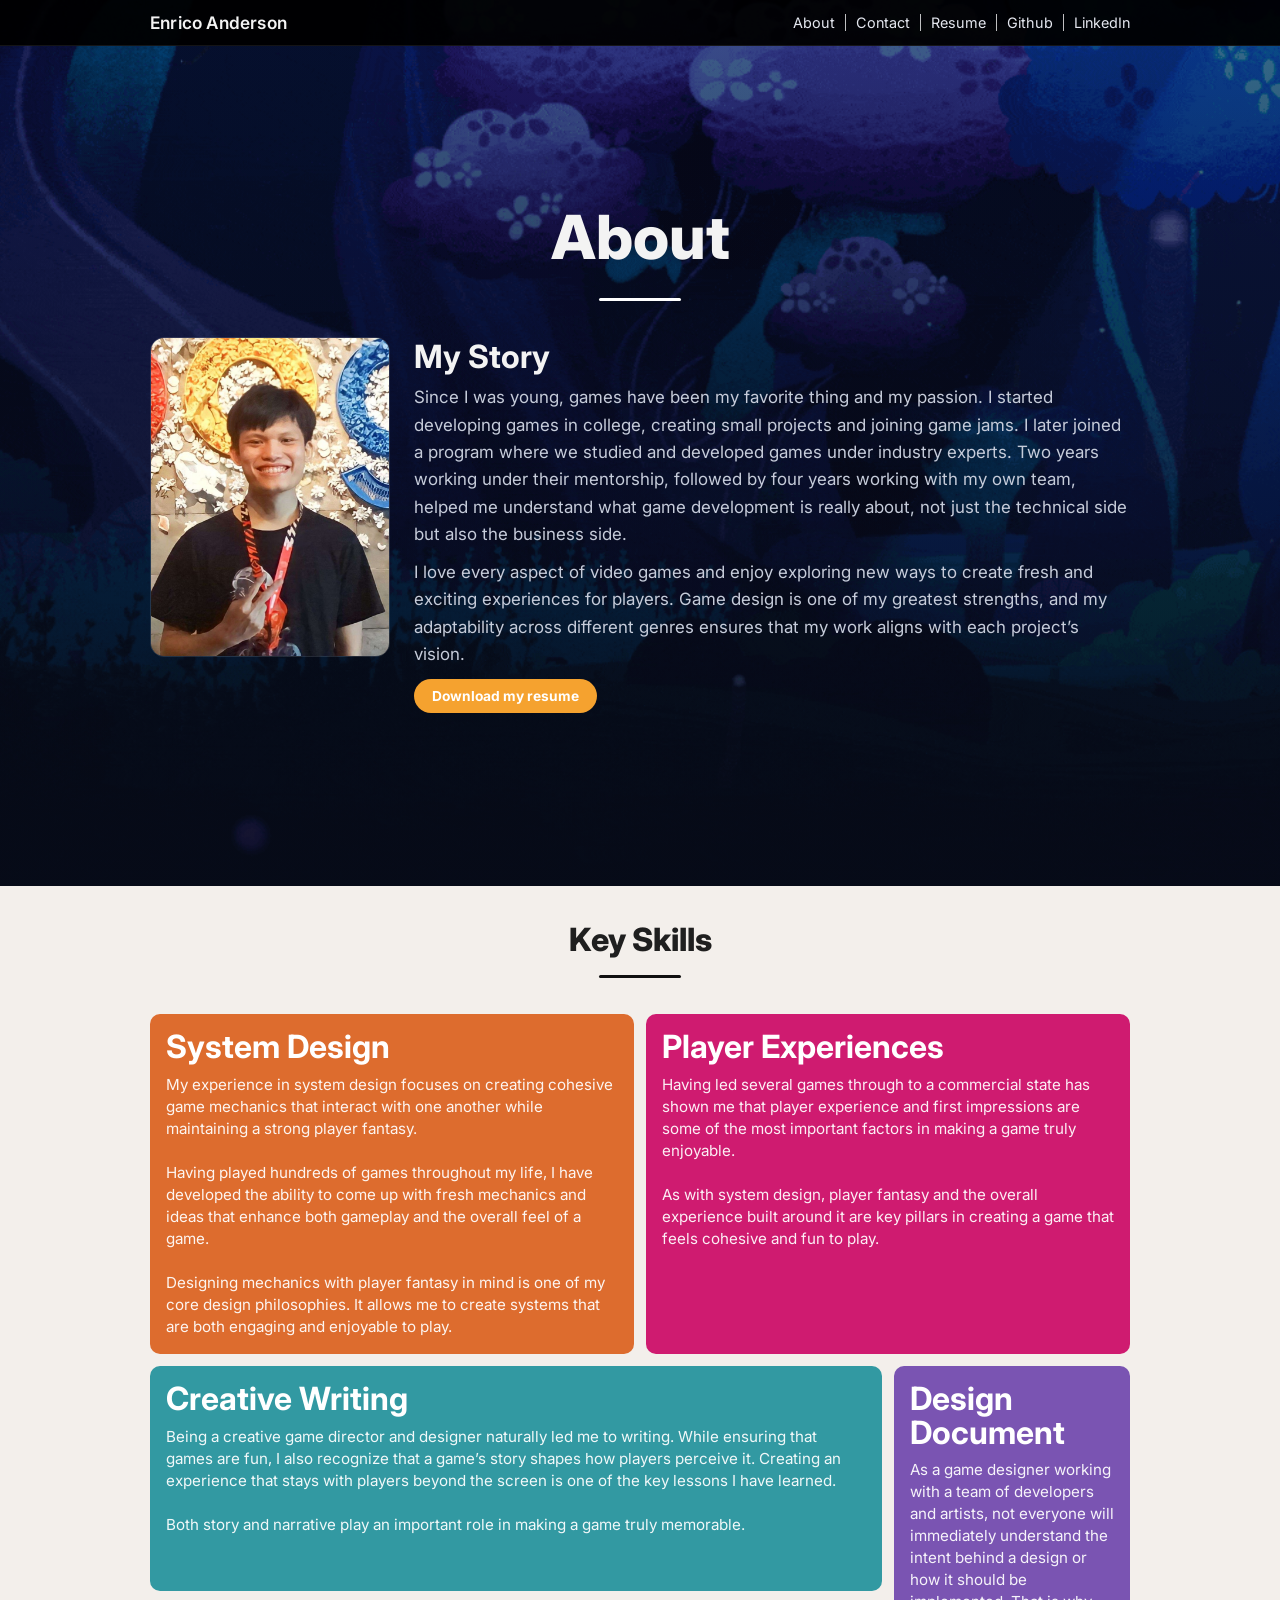
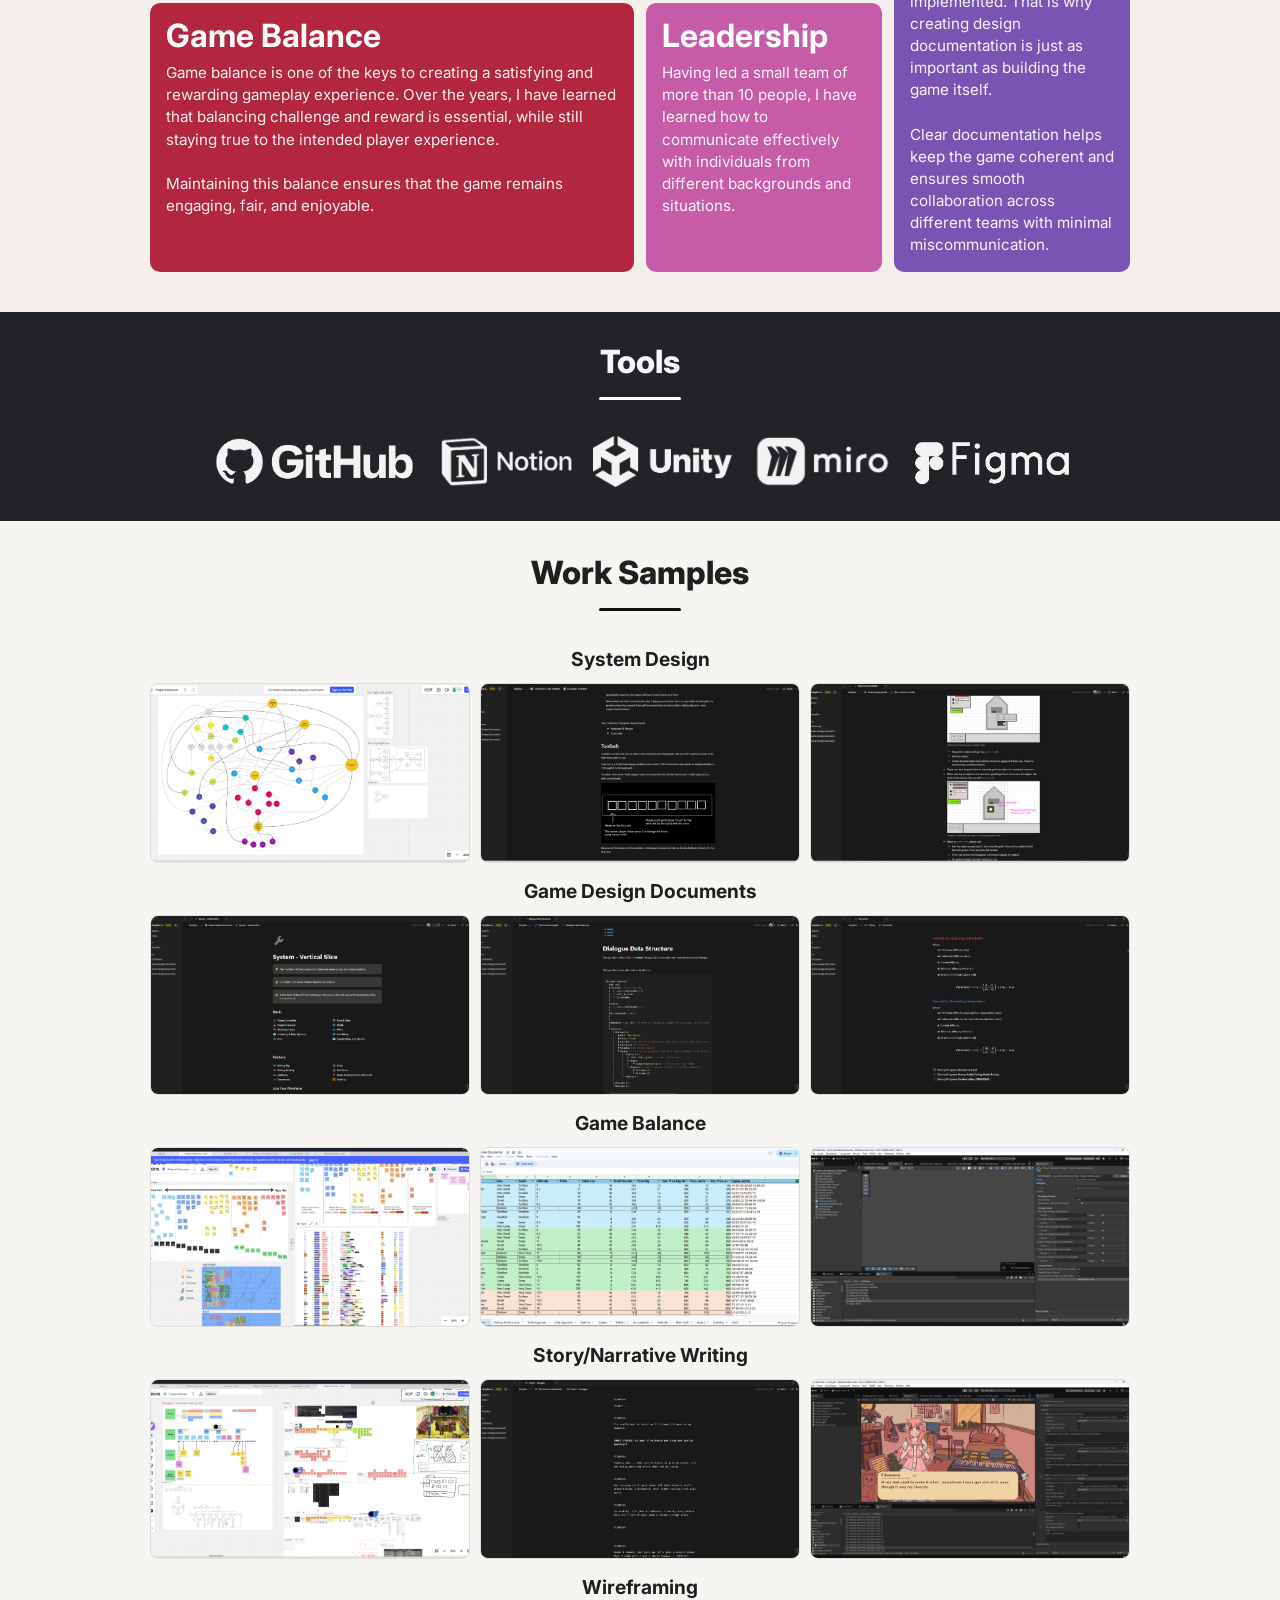
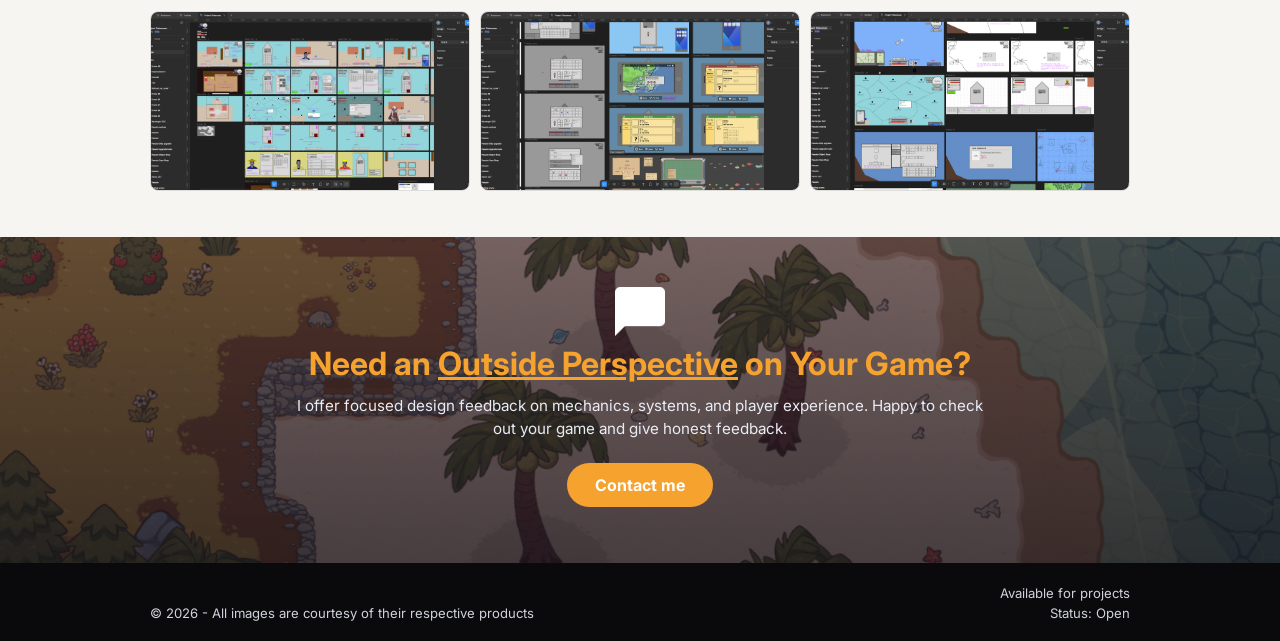
==== commit 550e59f9: "update resume" ====
--- a/about.html
+++ b/about.html
@@ -23,7 +23,7 @@
         <ul class="nav-links">
           <li><a href="./about">About</a></li>
           <li><a href="./contact">Contact</a></li>
-          <li><a href="assets/enrico_resume.pdf" download>Resume</a></li>
+          <li><a href="assets/enricoanderson_resume.pdf" download>Resume</a></li>
           <li><a href="https://github.com/EnricoAnderson">Github</a></li>
           <li><a href="https://www.linkedin.com/in/enricoanderson2/">LinkedIn</a></li>
         </ul>
@@ -42,7 +42,7 @@
           </p>
           <p>
             I love every aspect of video games and enjoy exploring new ways to create fresh and exciting experiences for players. Game design is one of my greatest strengths, and my adaptability across different genres ensures that my work aligns with each project’s vision.          </p>
-          <a class="cta-button about-story-btn" href="assets/enrico_resume.pdf" download>Download my resume</a>
+          <a class="cta-button about-story-btn" href="assets/enricoanderson_resume.pdf" download>Download my resume</a>
         </div>
       </div>
     </section>
